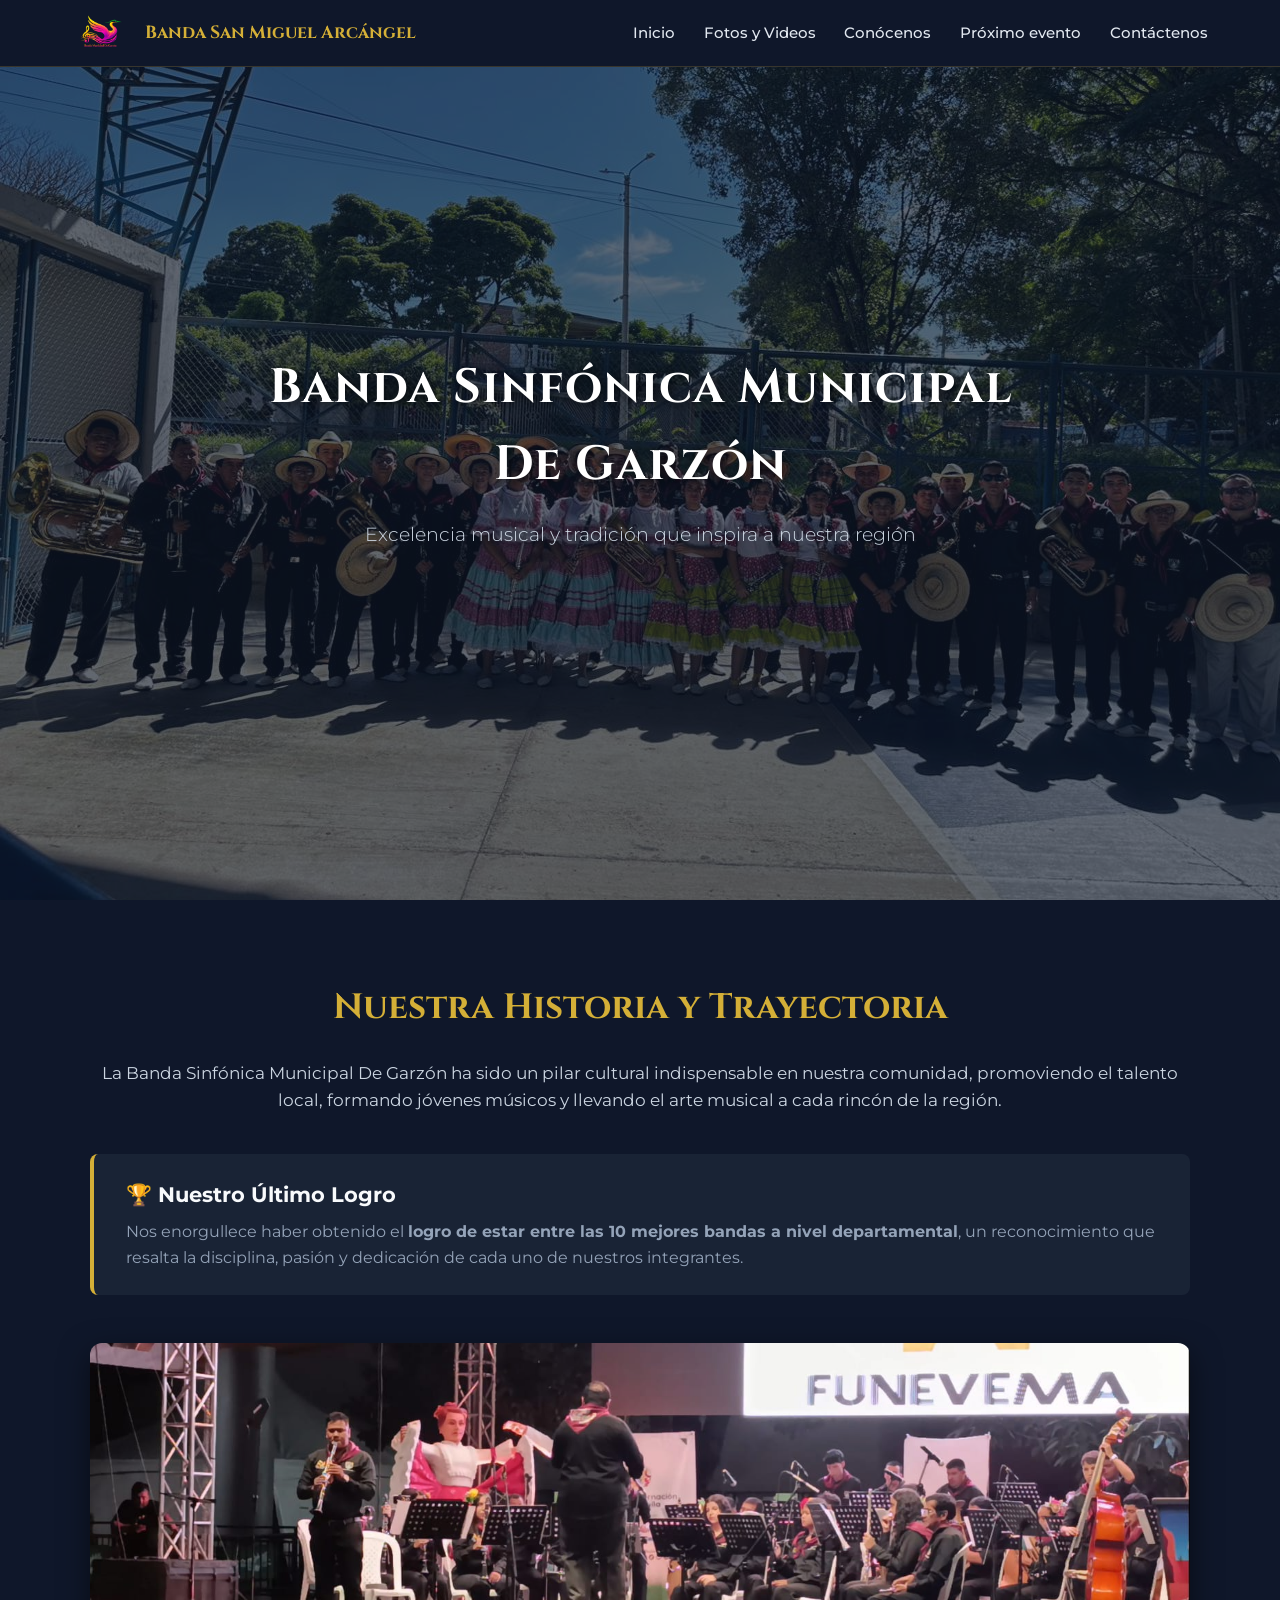
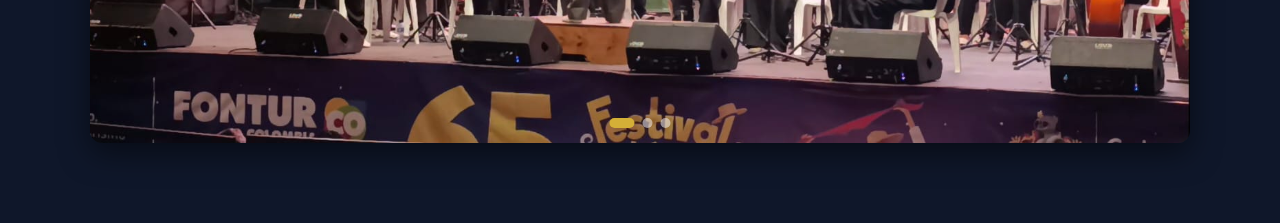
==== html/index.html @ 8fe3d993 "Subiendo pagina web para la Banda Municipal de Garzón" ====
<!DOCTYPE html>
<html lang="es">
<head>
    <meta charset="UTF-8">
    <meta name="viewport" content="width=device-width, initial-scale=1.0">
    <title>Banda Sinfónica Municipal De Garzón</title>
    <!-- Vinculación del archivo CSS -->
    <link rel="stylesheet" href="../css/style.css">
    <!-- Fuente elegante de Google Fonts -->
    <link rel="preconnect" href="https://fonts.googleapis.com">
    <link rel="preconnect" href="https://fonts.gstatic.com" crossorigin>
    <link href="https://fonts.googleapis.com/css2?family=Cinzel:wght@500;700&family=Montserrat:wght@300;400;600&display=swap" rel="stylesheet">
</head>
<body>

<header>
    <nav class="navbar">
        <div class="logo">
            <img src="../assets/images/logo.png" alt="Logo Banda" class="logo-img">
            <span>Banda San Miguel Arcángel</span>
        </div>

        <!-- Botón Hamburguesa para Móviles -->
        <button class="hamburger-menu" id="hamburger-menu" aria-label="Abrir Menú">
            <span></span>
            <span></span>
            <span></span>
        </button>

        <ul class="nav-links" id="nav-links">
            <li><a href="index.html">Inicio</a></li>
            <li><a href="fotoyvideo.html">Fotos y Videos</a></li>
            <li><a href="conocenos.html">Conócenos</a></li>
            <li><a href="proximoevento.html">Próximo evento</a></li>
            <li><a href="contactenos.html">Contáctenos</a></li>
        </ul>
    </nav>
</header>

    <!-- Sección de Inicio (Hero con imagen translúcida) -->
    <section id="inicio" class="hero">
        <div class="overlay"></div>
        <div class="hero-content">
            <h1>Banda Sinfónica Municipal De Garzón</h1>
            <p class="subtitle">Excelencia musical y tradición que inspira a nuestra región</p>
        </div>
    </section>

    <!-- Sección de Historia y Logro Reciente -->
    <section class="historia-section">
        <div class="container">
            <h2>Nuestra Historia y Trayectoria</h2>
            <p class="descripcion">
                La Banda Sinfónica Municipal De Garzón ha sido un pilar cultural indispensable en nuestra comunidad, promoviendo el talento local, formando jóvenes músicos y llevando el arte musical a cada rincón de la región.
            </p>
            
            <div class="logro-box">
                <h3>🏆 Nuestro Último Logro</h3>
                <p>
                    Nos enorgullece haber obtenido el <strong>logro de estar entre las 10 mejores bandas a nivel departamental</strong>, un reconocimiento que resalta la disciplina, pasión y dedicación de cada uno de nuestros integrantes.
                </p>
            </div>

            <!-- Carrusel automático con las imágenes locales -->
            <div class="carousel-container">
                <div class="carousel-slide">
                    <img src="../assets/images/logro1.jpg" alt="Logro Banda 1" class="carousel-img active">
                    <img src="../assets/images/logro2.jpg" alt="Logro Banda 2" class="carousel-img">
                    <img src="../assets/images/logro3.jpg" alt="Logro Banda 3" class="carousel-img">
                </div>
                <div class="carousel-dots">
                    <span class="dot active"></span>
                    <span class="dot"></span>
                    <span class="dot"></span>
                </div>
            </div>
        </div>
    </section>

    <!-- Vinculación del archivo JS -->
    <script src="../js/script.js"></script>
    <script src="../js/nav.js"></script>
</body>
</html>
---- css/style.css ----
/* Reset básico */
* {
    margin: 0;
    padding: 0;
    box-sizing: border-box;
}

body {
    font-family: 'Montserrat', sans-serif;
    background-color: #0f172a;
    color: #f8fafc;
    line-height: 1.6;
}

/* Barra de navegación principal */
header {
    position: fixed !important;
    top: 0 !important;
    left: 0 !important;
    width: 100% !important;
    background: #0f172a !important;
    z-index: 999999 !important;
    border-bottom: 1px solid rgba(212, 175, 55, 0.3);
}

.navbar {
    display: flex !important;
    justify-content: space-between !important;
    align-items: center !important;
    max-width: 1200px;
    margin: 0 auto;
    padding: 0.8rem 2rem !important;
}

.logo {
    font-family: 'Cinzel', serif;
    font-size: 1.2rem;
    font-weight: 700;
    color: #d4af37;
    display: flex;
    align-items: center;
    gap: 0.75rem;
}

.logo-img {
    height: 40px;
    width: auto;
    object-fit: contain;
}

.nav-links {
    display: flex !important;
    list-style: none !important;
    gap: 1.8rem;
    margin: 0;
    padding: 0;
}

.nav-links a {
    color: #e2e8f0 !important;
    text-decoration: none !important;
    font-size: 0.95rem;
    transition: color 0.3s ease;
}

.nav-links a:hover,
.nav-links a.active {
    color: #d4af37 !important;
    font-weight: 600;
}

/* Sección Hero / Inicio */
.hero {
    position: relative;
    height: 100vh;
    display: flex;
    justify-content: center;
    align-items: center;
    text-align: center;
    background: url('../assets/images/Fondo.jpg') center/cover no-repeat;
}

.overlay {
    position: absolute;
    top: 0;
    left: 0;
    width: 100%;
    height: 100%;
    background: rgba(15, 23, 42, 0.65);
}

.hero-content {
    position: relative;
    z-index: 1;
    max-width: 800px;
    padding: 0 1.5rem;
}

.hero-content h1 {
    font-family: 'Cinzel', serif;
    font-size: 3rem;
    color: #ffffff;
    margin-bottom: 1rem;
    text-shadow: 2px 2px 10px rgba(0, 0, 0, 0.7);
    letter-spacing: 1px;
}

.hero-content .subtitle {
    font-size: 1.2rem;
    color: #cbd5e1;
    font-weight: 300;
}

/* Sección Historia y Logro */
.historia-section {
    padding: 5rem 1.5rem;
    background-color: #0f172a;
}

.container {
    max-width: 900px;
    margin: 0 auto;
    text-align: center;
}

.historia-section h2 {
    font-family: 'Cinzel', serif;
    color: #d4af37;
    font-size: 2.2rem;
    margin-bottom: 1.5rem;
}

.descripcion {
    font-size: 1.05rem;
    color: #cbd5e1;
    margin-bottom: 2.5rem;
}

.logro-box {
    background: rgba(30, 41, 59, 0.7);
    border-left: 4px solid #d4af37;
    padding: 1.5rem 2rem;
    border-radius: 8px;
    margin-bottom: 3rem;
    text-align: left;
}

.logro-box h3 {
    color: #f8fafc;
    font-size: 1.3rem;
    margin-bottom: 0.5rem;
}

.logro-box p {
    color: #94a3b8;
}

/* Carrusel de Imágenes */
.carousel-container {
    position: relative;
    max-width: 100%;
    height: 400px;
    border-radius: 12px;
    overflow: hidden;
    box-shadow: 0 10px 30px rgba(0, 0, 0, 0.5);
}

.carousel-slide {
    position: relative;
    width: 100%;
    height: 100%;
}

.carousel-img {
    position: absolute;
    top: 0;
    left: 0;
    width: 100%;
    height: 100%;
    object-fit: cover;
    opacity: 0;
    transition: opacity 1s ease-in-out;
}

.carousel-img.active {
    opacity: 1;
}

.carousel-dots {
    position: absolute;
    bottom: 15px;
    left: 50%;
    transform: translateX(-50%);
    display: flex;
    gap: 8px;
}

.dot {
    width: 10px;
    height: 10px;
    background: rgba(255, 255, 255, 0.5);
    border-radius: 50%;
    transition: background 0.3s ease;
}

.dot.active {
    background: #d4af37;
    width: 25px;
    border-radius: 10px;
}

@import url('https://fonts.googleapis.com/css2?family=Cinzel:wght@500;700&family=Montserrat:wght@300;400;600&display=swap');

* {
    margin: 0;
    padding: 0;
    box-sizing: border-box;
}

body {
    font-family: 'Montserrat', sans-serif;
    background-color: #0b1120;
    color: #f8fafc;
    overflow-x: hidden; /* Evita desplazamiento horizontal no deseado */
}

/* Encabezado y Navegación */
header {
    position: fixed;
    top: 0;
    left: 0;
    width: 100%;
    background: rgba(11, 17, 32, 0.95);
    backdrop-filter: blur(10px);
    border-bottom: 1px solid rgba(212, 175, 55, 0.2);
    z-index: 1000;
}

.navbar {
    display: flex;
    justify-content: space-between;
    align-items: center;
    max-width: 1200px;
    margin: 0 auto;
    padding: 1rem 1.5rem;
}

.logo {
    display: flex;
    align-items: center;
    gap: 0.8rem;
    font-family: 'Cinzel', serif;
    color: #d4af37;
    font-weight: 700;
    font-size: 1.1rem;
}

.logo-img {
    height: 40px;
    width: auto;
}

.nav-links {
    display: flex;
    list-style: none;
    gap: 1.8rem;
}

.nav-links a {
    color: #cbd5e1;
    text-decoration: none;
    font-size: 0.95rem;
    transition: color 0.3s ease;
    font-weight: 500;
}

.nav-links a:hover,
.nav-links a.active {
    color: #d4af37;
}

/* Botón Hamburguesa */
.hamburger-menu {
    display: none;
    flex-direction: column;
    justify-content: space-between;
    width: 28px;
    height: 20px;
    background: transparent;
    border: none;
    cursor: pointer;
    padding: 0;
    z-index: 1001;
}

.hamburger-menu span {
    width: 100%;
    height: 3px;
    background-color: #d4af37;
    border-radius: 2px;
    transition: all 0.3s ease;
}

/* Animación Hamburguesa Abierta */
.hamburger-menu.active span:nth-child(1) {
    transform: translateY(8.5px) rotate(45deg);
}
.hamburger-menu.active span:nth-child(2) {
    opacity: 0;
}
.hamburger-menu.active span:nth-child(3) {
    transform: translateY(-8.5px) rotate(-45deg);
}

.container {
    width: 90%;
    max-width: 1100px;
    margin: 0 auto;
}

@media (max-width: 868px) {
    .hamburger-menu {
        display: flex !important;
        z-index: 1000001 !important;
    }

    .nav-links {
        position: fixed !important;
        top: 0 !important;
        right: -100% !important; /* Oculto fuera de la pantalla */
        width: 75% !important;
        max-width: 300px !important;
        height: 100vh !important;
        background-color: #0f172a !important;
        flex-direction: column !important;
        padding: 6rem 2rem 2rem 2rem !important;
        gap: 1.8rem !important;
        transition: right 0.4s ease !important;
        z-index: 1000000 !important;
        box-shadow: -10px 0 25px rgba(0, 0, 0, 0.8) !important;
    }

    /* Clase que activa la apertura desde JavaScript */
    .nav-links.nav-active {
        right: 0 !important; /* Muestra el menú deslizándolo desde la derecha */
    }
}
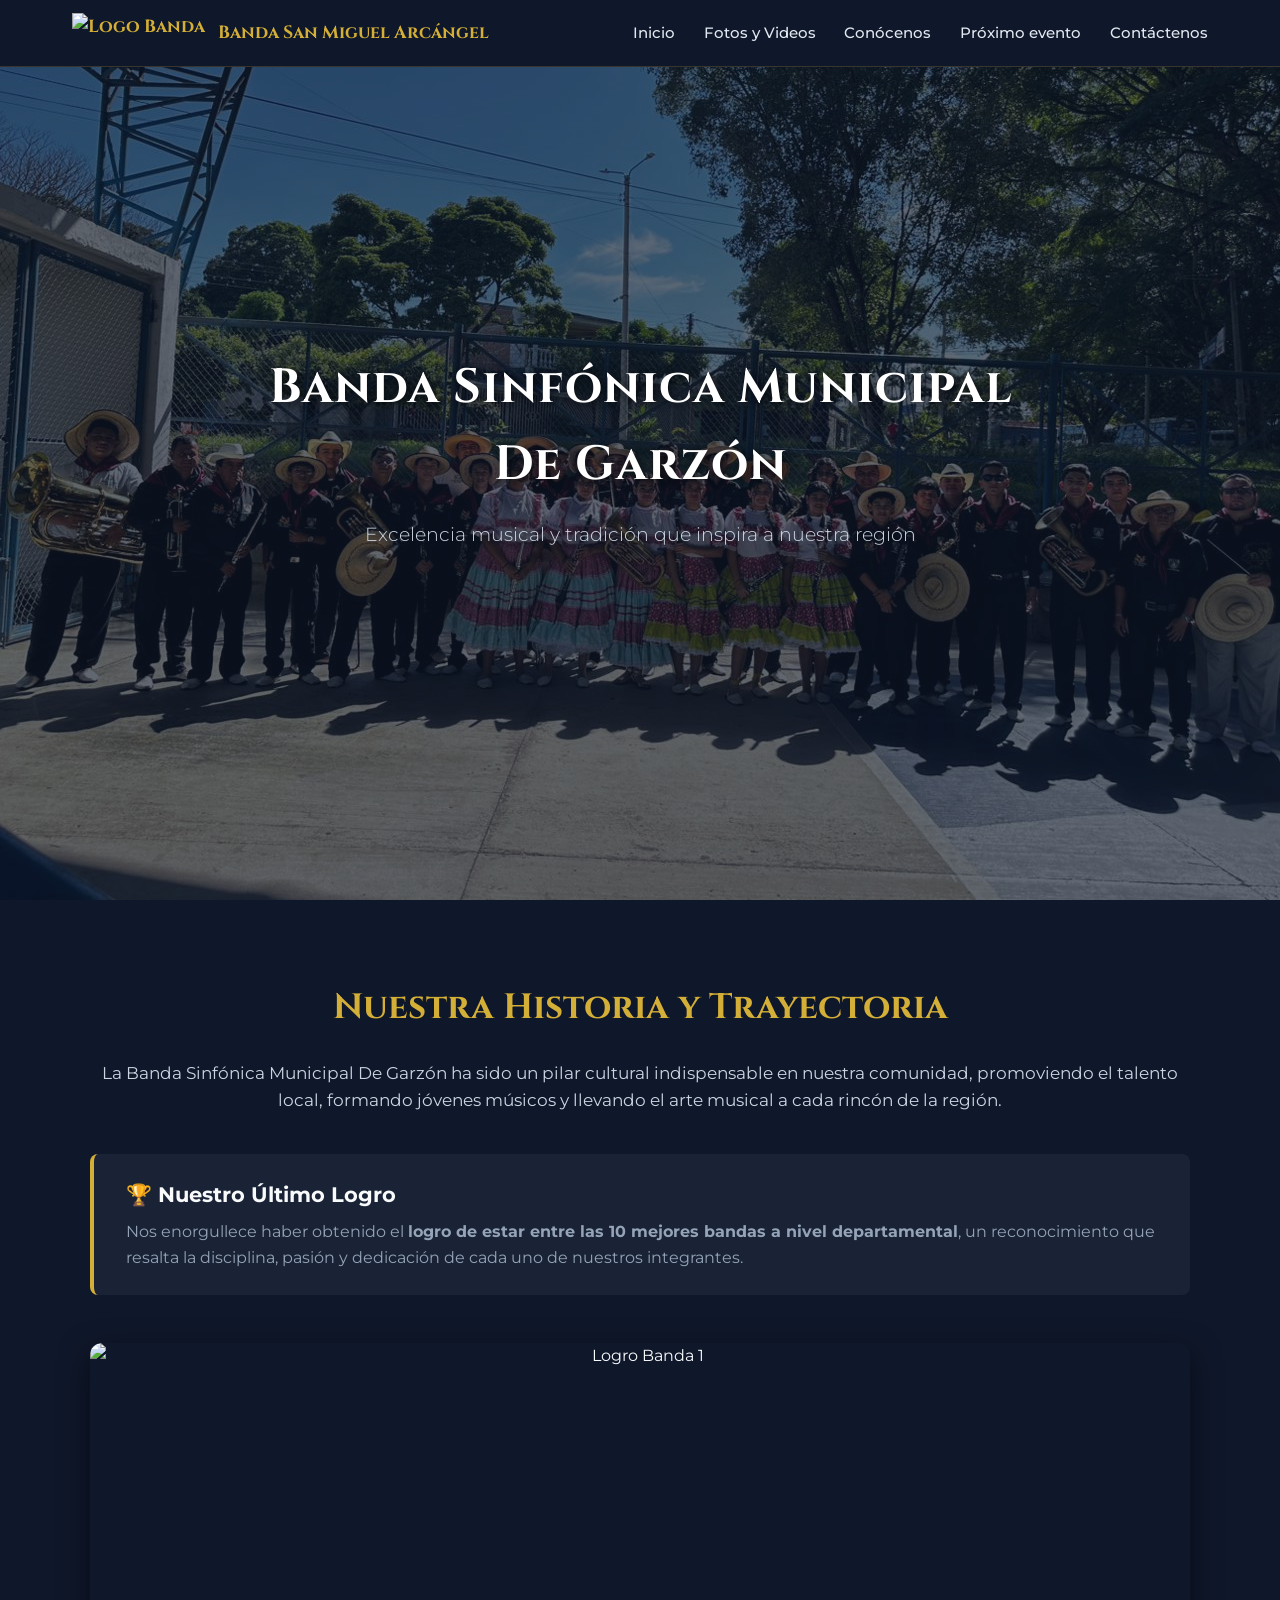
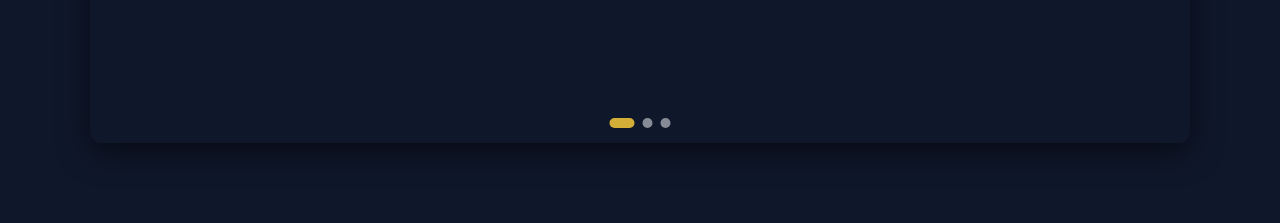
==== commit 19c12ad3: "Subiendo pagina web para la banda municipal" ====
--- a/html/index.html
+++ b/html/index.html
@@ -16,7 +16,7 @@
 <header>
     <nav class="navbar">
         <div class="logo">
-            <img src="../assets/images/logo.png" alt="Logo Banda" class="logo-img">
+            <img src="assets/images/logo.png" alt="Logo Banda" class="logo-img">
             <span>Banda San Miguel Arcángel</span>
         </div>
 
@@ -64,9 +64,9 @@
             <!-- Carrusel automático con las imágenes locales -->
             <div class="carousel-container">
                 <div class="carousel-slide">
-                    <img src="../assets/images/logro1.jpg" alt="Logro Banda 1" class="carousel-img active">
-                    <img src="../assets/images/logro2.jpg" alt="Logro Banda 2" class="carousel-img">
-                    <img src="../assets/images/logro3.jpg" alt="Logro Banda 3" class="carousel-img">
+                    <img src="assets/images/logro1.jpg" alt="Logro Banda 1" class="carousel-img active">
+                    <img src="assets/images/logro2.jpg" alt="Logro Banda 2" class="carousel-img">
+                    <img src="assets/images/logro3.jpg" alt="Logro Banda 3" class="carousel-img">
                 </div>
                 <div class="carousel-dots">
                     <span class="dot active"></span>
